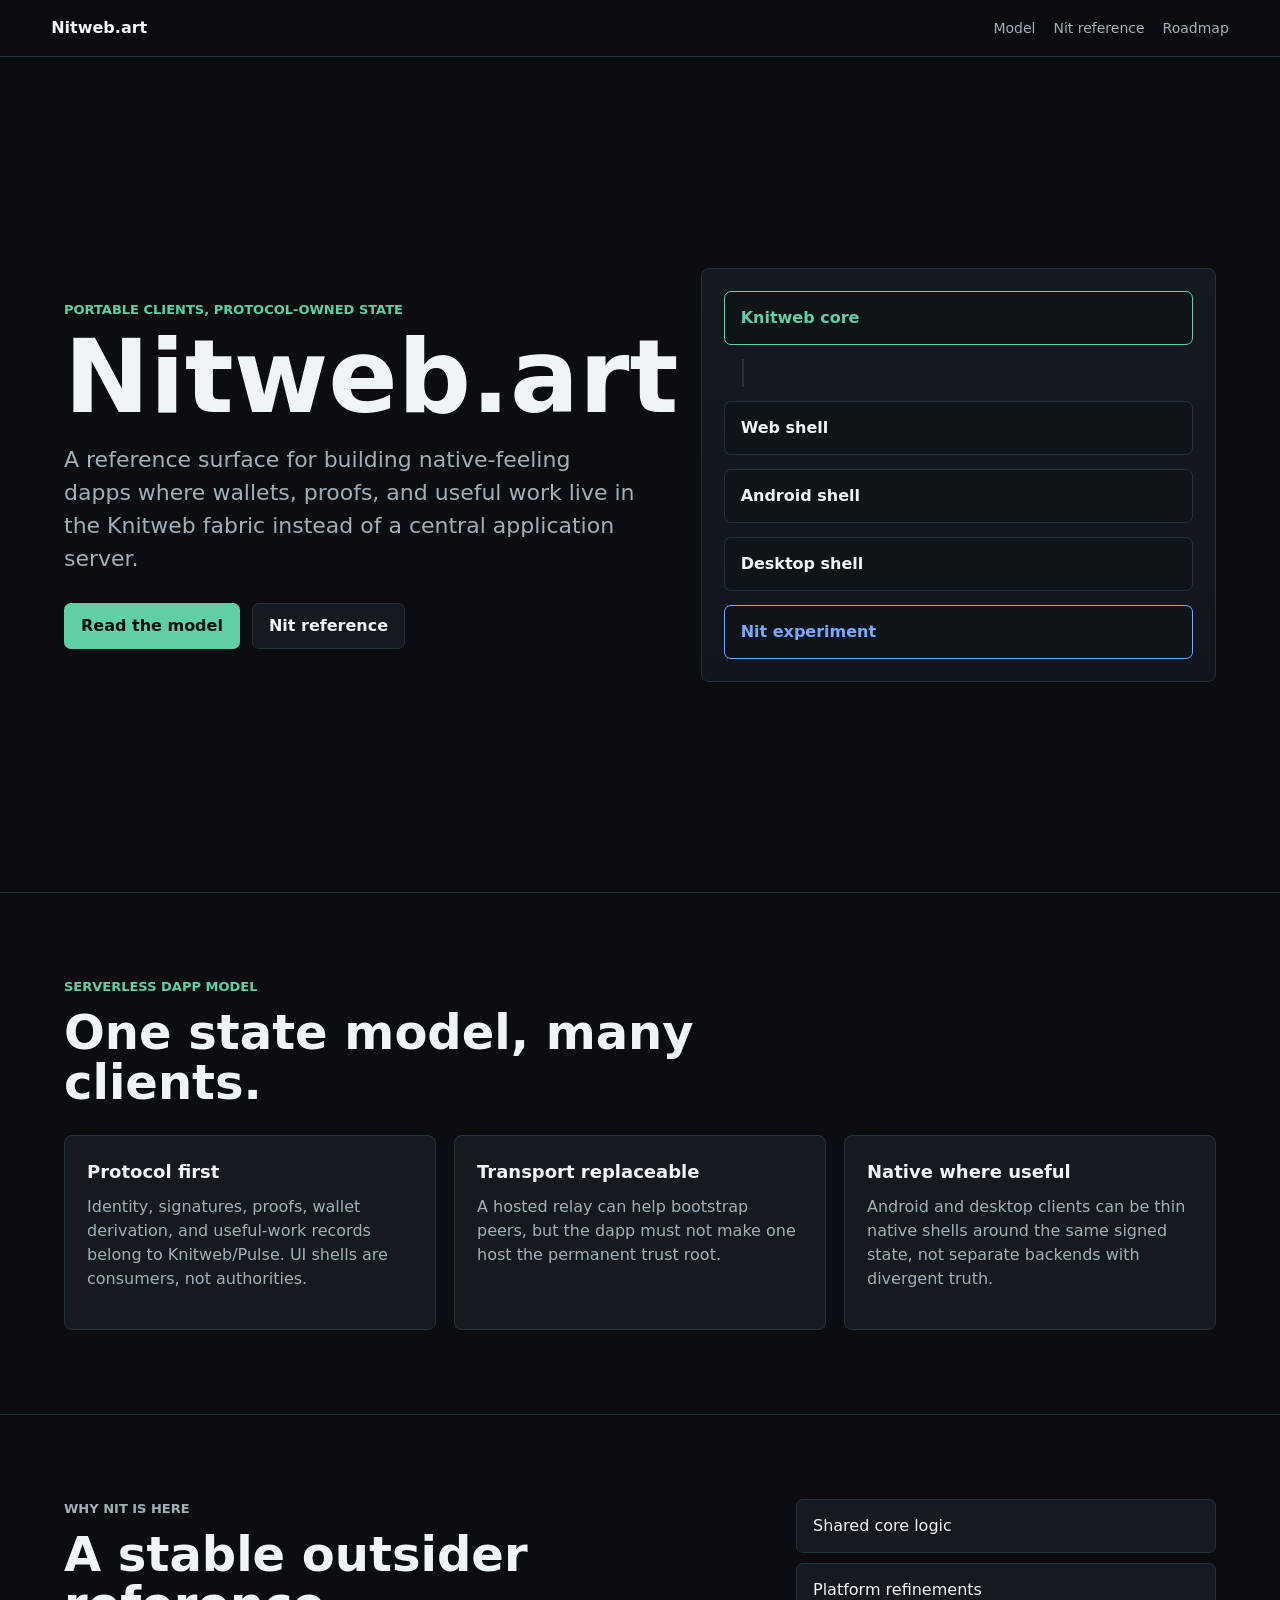
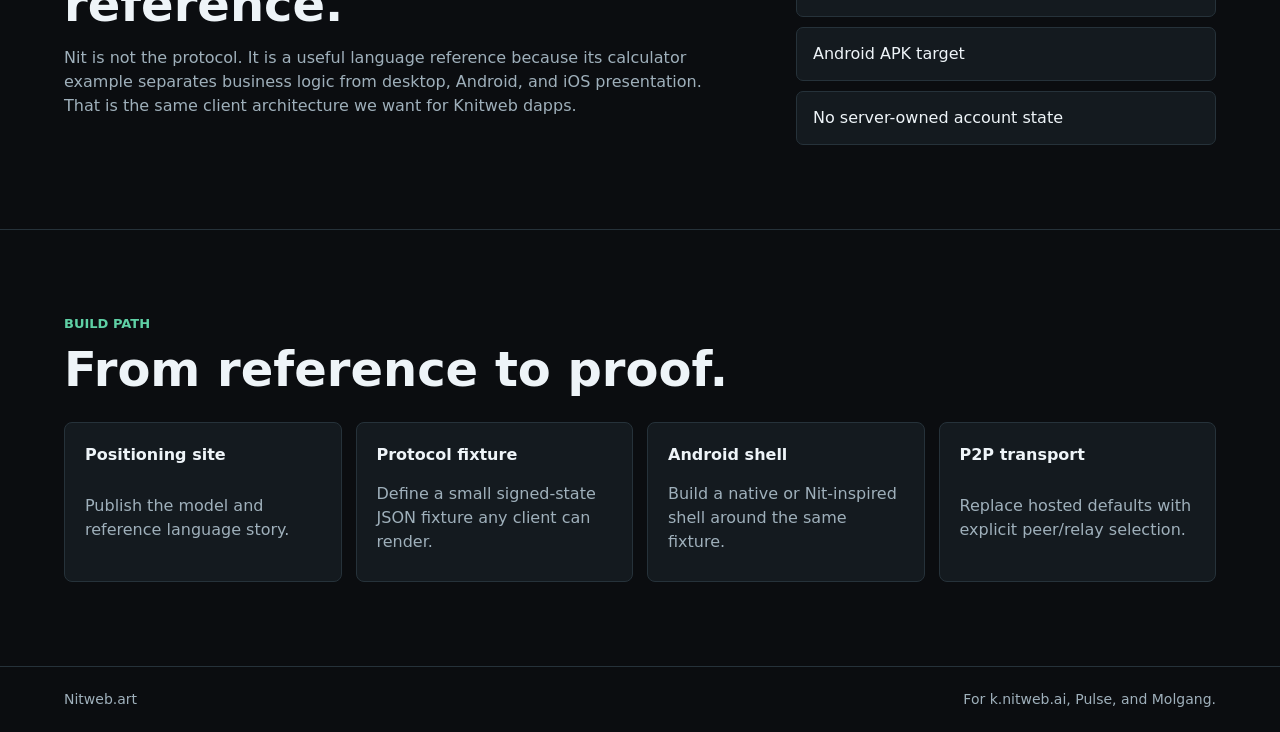
==== index.html @ 479a8112 "Initial Nitweb.art site" ====
<!doctype html>
<html lang="en">
<head>
  <meta charset="utf-8">
  <meta name="viewport" content="width=device-width, initial-scale=1">
  <title>Nitweb.art</title>
  <meta name="description" content="Portable native dapps for the Knitweb protocol fabric.">
  <link rel="stylesheet" href="styles.css">
</head>
<body>
  <header class="topbar">
    <a class="brand" href=".">Nitweb.art</a>
    <nav aria-label="Primary">
      <a href="#model">Model</a>
      <a href="#nit">Nit reference</a>
      <a href="#roadmap">Roadmap</a>
    </nav>
  </header>

  <main>
    <section class="hero">
      <div class="hero-copy">
        <p class="eyebrow">Portable clients, protocol-owned state</p>
        <h1>Nitweb.art</h1>
        <p class="lede">
          A reference surface for building native-feeling dapps where wallets,
          proofs, and useful work live in the Knitweb fabric instead of a
          central application server.
        </p>
        <div class="actions">
          <a class="button primary" href="docs/SERVERLESS_DAPP_MODEL.md">Read the model</a>
          <a class="button" href="docs/NIT_REFERENCE.md">Nit reference</a>
        </div>
      </div>
      <div class="hero-system" aria-label="Protocol diagram">
        <div class="node core">Knitweb core</div>
        <div class="rail"></div>
        <div class="node">Web shell</div>
        <div class="node">Android shell</div>
        <div class="node">Desktop shell</div>
        <div class="node accent">Nit experiment</div>
      </div>
    </section>

    <section id="model" class="band">
      <div class="section-head">
        <p class="eyebrow">Serverless dapp model</p>
        <h2>One state model, many clients.</h2>
      </div>
      <div class="grid">
        <article>
          <h3>Protocol first</h3>
          <p>
            Identity, signatures, proofs, wallet derivation, and useful-work
            records belong to Knitweb/Pulse. UI shells are consumers, not
            authorities.
          </p>
        </article>
        <article>
          <h3>Transport replaceable</h3>
          <p>
            A hosted relay can help bootstrap peers, but the dapp must not make
            one host the permanent trust root.
          </p>
        </article>
        <article>
          <h3>Native where useful</h3>
          <p>
            Android and desktop clients can be thin native shells around the
            same signed state, not separate backends with divergent truth.
          </p>
        </article>
      </div>
    </section>

    <section id="nit" class="split">
      <div>
        <p class="eyebrow">Why Nit is here</p>
        <h2>A stable outsider reference.</h2>
        <p>
          Nit is not the protocol. It is a useful language reference because its
          calculator example separates business logic from desktop, Android, and
          iOS presentation. That is the same client architecture we want for
          Knitweb dapps.
        </p>
      </div>
      <ul class="checks">
        <li>Shared core logic</li>
        <li>Platform refinements</li>
        <li>Android APK target</li>
        <li>No server-owned account state</li>
      </ul>
    </section>

    <section id="roadmap" class="band">
      <div class="section-head">
        <p class="eyebrow">Build path</p>
        <h2>From reference to proof.</h2>
      </div>
      <ol class="steps">
        <li>
          <strong>Positioning site</strong>
          <span>Publish the model and reference language story.</span>
        </li>
        <li>
          <strong>Protocol fixture</strong>
          <span>Define a small signed-state JSON fixture any client can render.</span>
        </li>
        <li>
          <strong>Android shell</strong>
          <span>Build a native or Nit-inspired shell around the same fixture.</span>
        </li>
        <li>
          <strong>P2P transport</strong>
          <span>Replace hosted defaults with explicit peer/relay selection.</span>
        </li>
      </ol>
    </section>
  </main>

  <footer>
    <span>Nitweb.art</span>
    <span>For k.nitweb.ai, Pulse, and Molgang.</span>
  </footer>
</body>
</html>
---- styles.css ----
:root {
  color-scheme: dark;
  --bg: #0b0d10;
  --panel: #141a1f;
  --panel-2: #10161b;
  --ink: #eef4f8;
  --muted: #9fb0bb;
  --line: #26323a;
  --accent: #5fd0a5;
  --accent-2: #78a8ff;
  --warn: #f4c95d;
}

* {
  box-sizing: border-box;
}

body {
  margin: 0;
  background: var(--bg);
  color: var(--ink);
  font-family: Inter, ui-sans-serif, system-ui, -apple-system, BlinkMacSystemFont, "Segoe UI", sans-serif;
  line-height: 1.5;
}

a {
  color: inherit;
}

.topbar {
  position: sticky;
  top: 0;
  z-index: 10;
  display: flex;
  align-items: center;
  justify-content: space-between;
  gap: 24px;
  padding: 16px clamp(18px, 4vw, 54px);
  background: rgba(11, 13, 16, 0.88);
  border-bottom: 1px solid var(--line);
  backdrop-filter: blur(14px);
}

.brand {
  font-weight: 750;
  text-decoration: none;
}

nav {
  display: flex;
  gap: 18px;
  color: var(--muted);
  font-size: 14px;
}

nav a {
  text-decoration: none;
}

main {
  overflow: hidden;
}

.hero {
  min-height: calc(100vh - 64px);
  display: grid;
  grid-template-columns: minmax(0, 1fr) minmax(320px, 0.9fr);
  gap: clamp(28px, 5vw, 72px);
  align-items: center;
  padding: clamp(48px, 8vw, 92px) clamp(18px, 5vw, 72px);
  border-bottom: 1px solid var(--line);
}

.hero-copy {
  max-width: 760px;
}

.eyebrow {
  margin: 0 0 10px;
  color: var(--accent);
  font-size: 13px;
  font-weight: 700;
  letter-spacing: 0;
  text-transform: uppercase;
}

h1,
h2,
h3,
p {
  margin-top: 0;
}

h1 {
  margin-bottom: 18px;
  font-size: clamp(54px, 8vw, 104px);
  line-height: 0.94;
  letter-spacing: 0;
}

h2 {
  margin-bottom: 16px;
  font-size: clamp(30px, 4vw, 48px);
  line-height: 1.05;
  letter-spacing: 0;
}

h3 {
  margin-bottom: 10px;
  font-size: 18px;
}

.lede {
  max-width: 680px;
  color: var(--muted);
  font-size: clamp(18px, 2vw, 22px);
}

.actions {
  display: flex;
  flex-wrap: wrap;
  gap: 12px;
  margin-top: 28px;
}

.button {
  display: inline-flex;
  align-items: center;
  min-height: 42px;
  padding: 10px 16px;
  border: 1px solid var(--line);
  border-radius: 7px;
  background: var(--panel);
  color: var(--ink);
  text-decoration: none;
  font-weight: 650;
}

.button.primary {
  border-color: transparent;
  background: var(--accent);
  color: #06100c;
}

.hero-system {
  position: relative;
  display: grid;
  gap: 14px;
  padding: 22px;
  border: 1px solid var(--line);
  border-radius: 8px;
  background: linear-gradient(180deg, var(--panel), var(--panel-2));
}

.node {
  position: relative;
  min-height: 54px;
  display: flex;
  align-items: center;
  padding: 14px 16px;
  border: 1px solid var(--line);
  border-radius: 7px;
  background: #0f1419;
  font-weight: 700;
}

.node.core {
  border-color: var(--accent);
  color: var(--accent);
}

.node.accent {
  border-color: var(--accent-2);
  color: var(--accent-2);
}

.rail {
  width: 2px;
  height: 28px;
  margin-left: 18px;
  background: var(--line);
}

.band,
.split {
  padding: clamp(48px, 7vw, 84px) clamp(18px, 5vw, 72px);
  border-bottom: 1px solid var(--line);
}

.section-head {
  max-width: 780px;
  margin-bottom: 28px;
}

.grid {
  display: grid;
  grid-template-columns: repeat(3, minmax(0, 1fr));
  gap: 18px;
}

article {
  min-height: 190px;
  padding: 22px;
  border: 1px solid var(--line);
  border-radius: 8px;
  background: var(--panel);
}

article p,
.split p,
.steps span {
  color: var(--muted);
}

.split {
  display: grid;
  grid-template-columns: minmax(0, 1fr) minmax(260px, 420px);
  gap: clamp(28px, 6vw, 82px);
  align-items: start;
}

.checks {
  display: grid;
  gap: 10px;
  margin: 0;
  padding: 0;
  list-style: none;
}

.checks li {
  padding: 14px 16px;
  border: 1px solid var(--line);
  border-radius: 7px;
  background: var(--panel);
}

.steps {
  display: grid;
  grid-template-columns: repeat(4, minmax(0, 1fr));
  gap: 14px;
  margin: 0;
  padding: 0;
  list-style: none;
}

.steps li {
  display: grid;
  gap: 8px;
  min-height: 160px;
  padding: 20px;
  border: 1px solid var(--line);
  border-radius: 8px;
  background: var(--panel);
}

footer {
  display: flex;
  justify-content: space-between;
  gap: 18px;
  padding: 22px clamp(18px, 5vw, 72px);
  color: var(--muted);
  font-size: 14px;
}

@media (max-width: 820px) {
  .topbar,
  footer {
    align-items: flex-start;
    flex-direction: column;
  }

  .hero,
  .split,
  .grid,
  .steps {
    grid-template-columns: 1fr;
  }

  .hero {
    min-height: auto;
  }
}
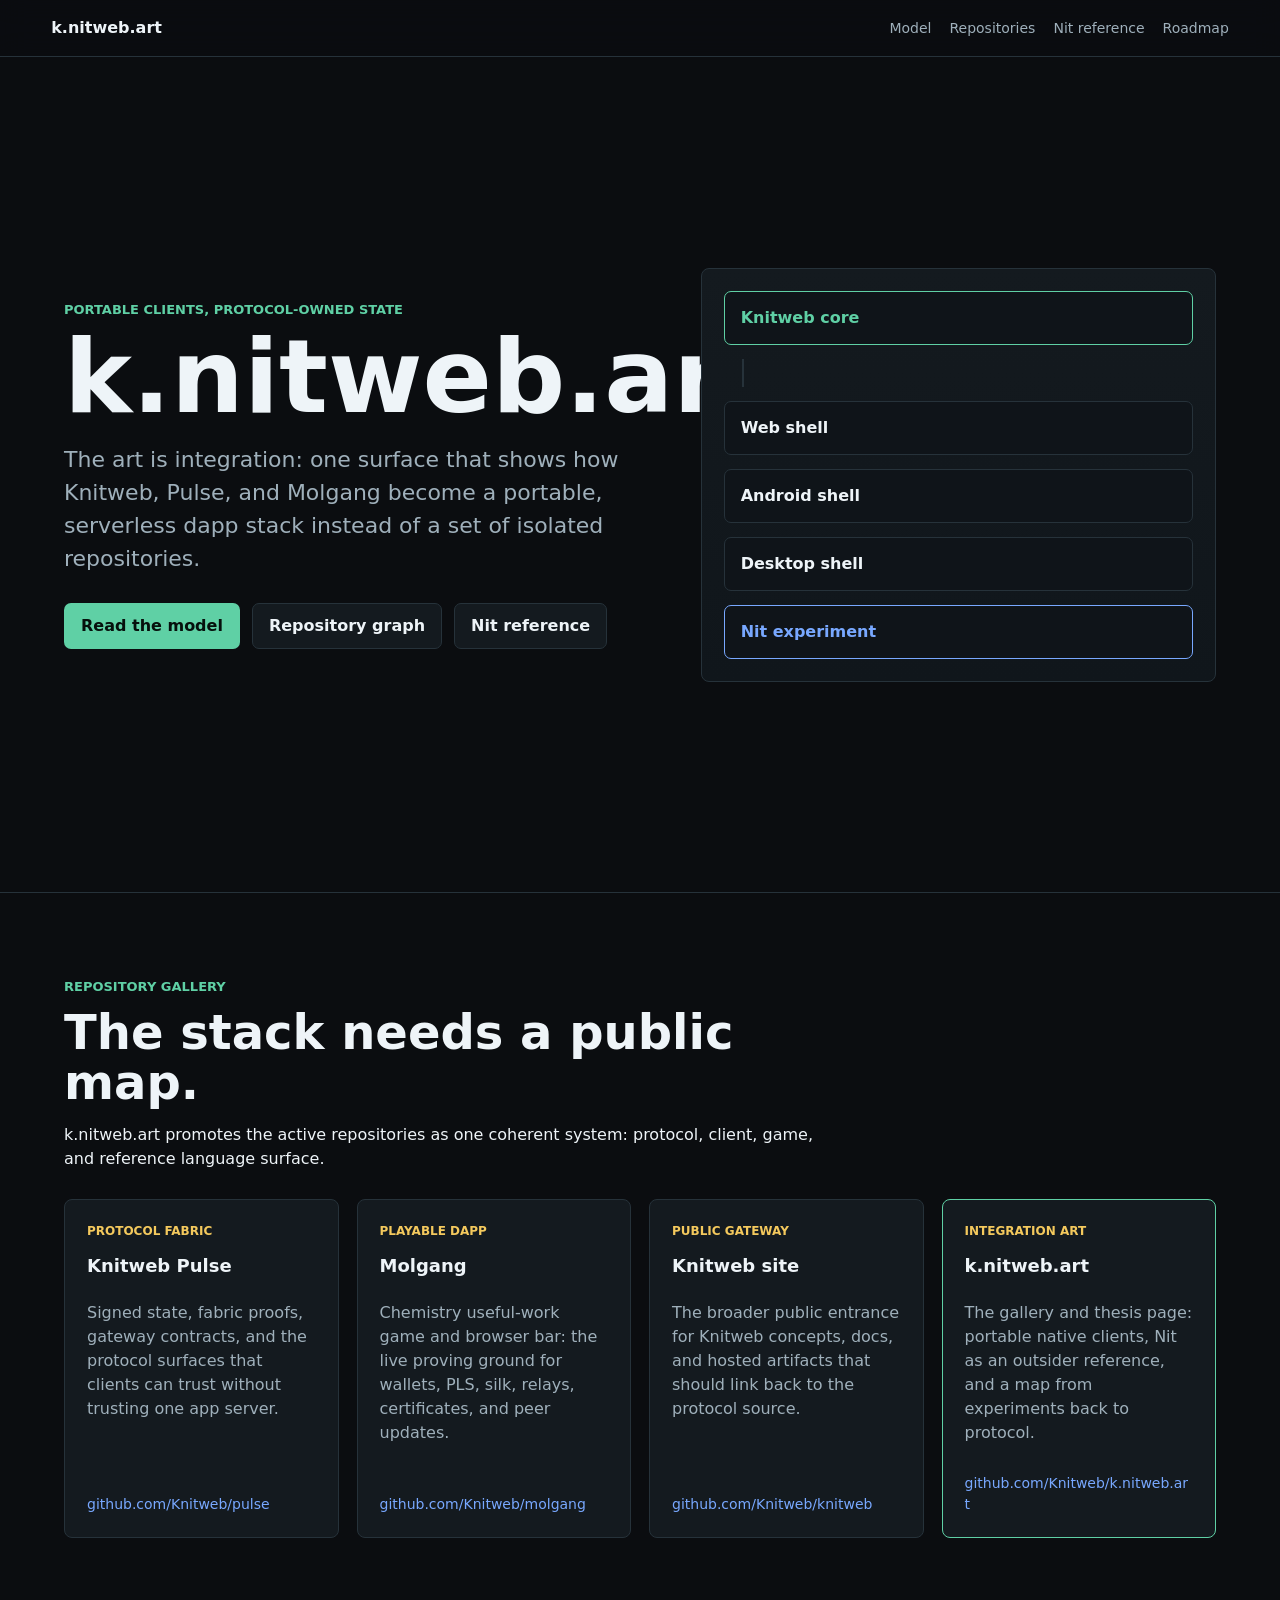
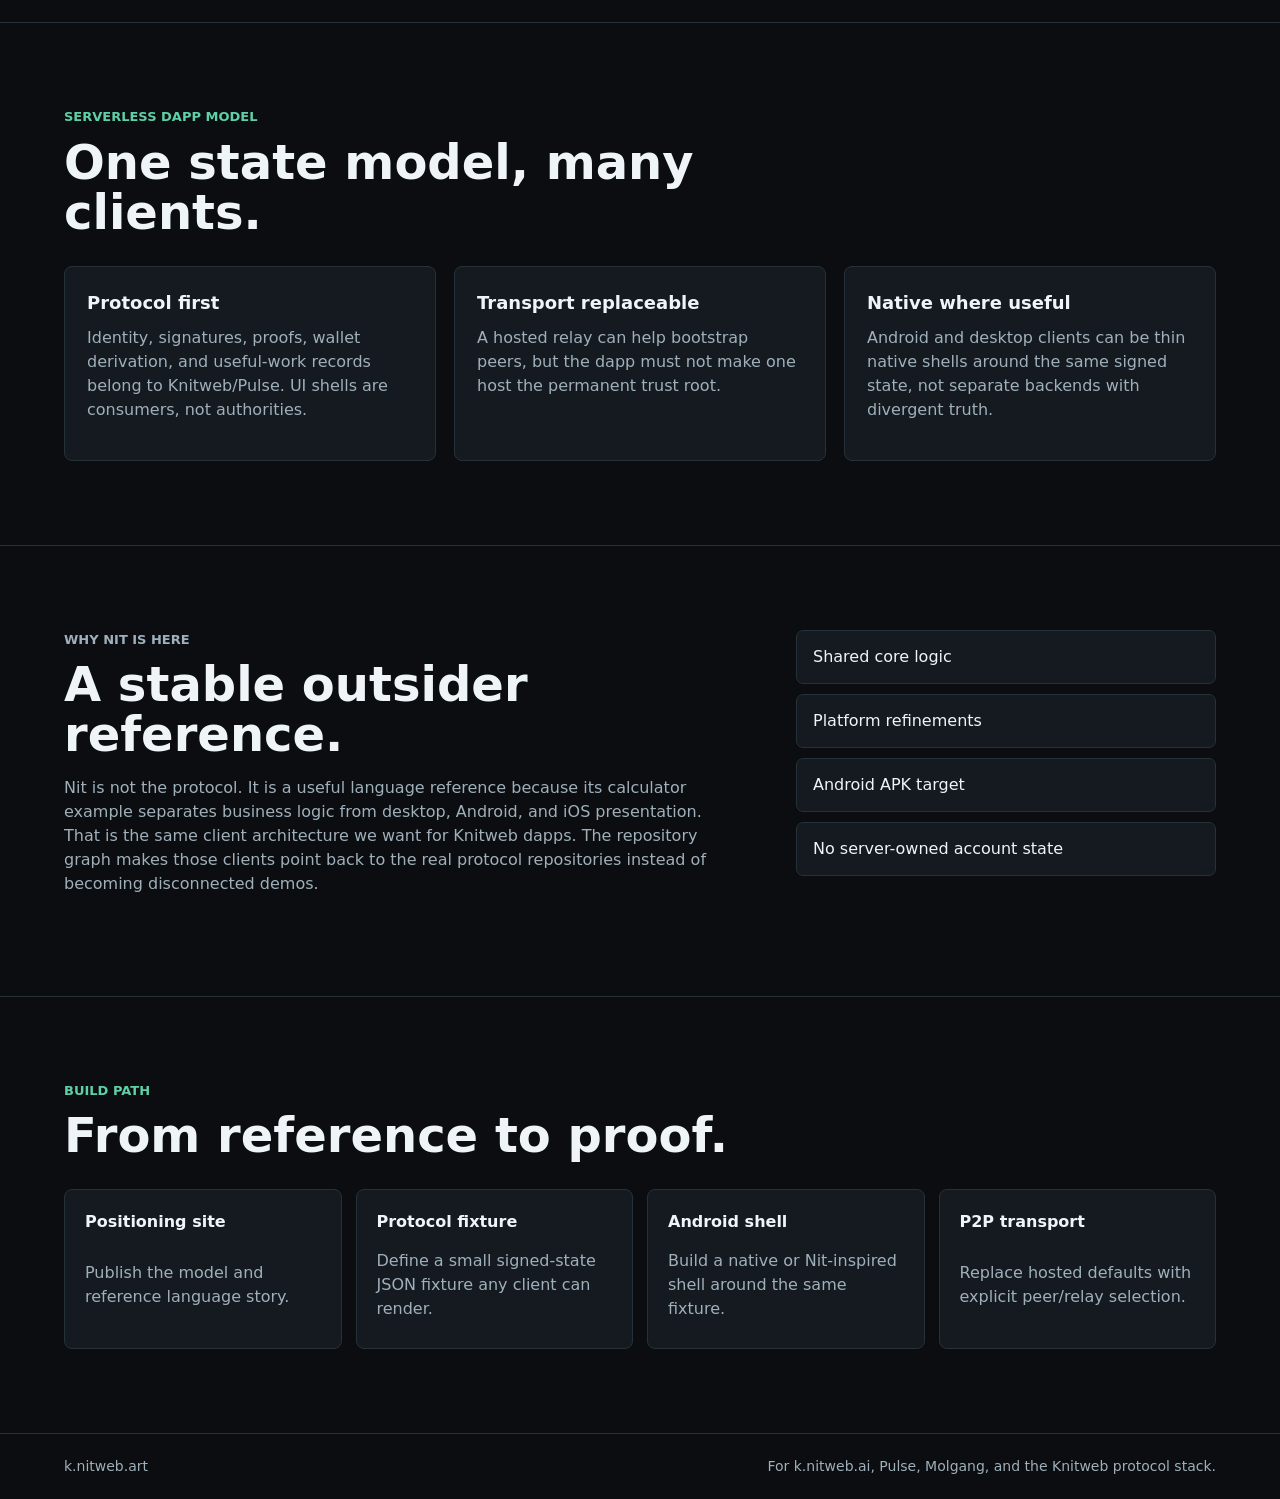
==== commit 2c2f880f: "Promote Knitweb repository graph" ====
--- a/index.html
+++ b/index.html
@@ -3,15 +3,16 @@
 <head>
   <meta charset="utf-8">
   <meta name="viewport" content="width=device-width, initial-scale=1">
-  <title>Nitweb.art</title>
+  <title>k.nitweb.art</title>
   <meta name="description" content="Portable native dapps for the Knitweb protocol fabric.">
   <link rel="stylesheet" href="styles.css">
 </head>
 <body>
   <header class="topbar">
-    <a class="brand" href=".">Nitweb.art</a>
+    <a class="brand" href=".">k.nitweb.art</a>
     <nav aria-label="Primary">
       <a href="#model">Model</a>
+      <a href="#repositories">Repositories</a>
       <a href="#nit">Nit reference</a>
       <a href="#roadmap">Roadmap</a>
     </nav>
@@ -21,14 +22,15 @@
     <section class="hero">
       <div class="hero-copy">
         <p class="eyebrow">Portable clients, protocol-owned state</p>
-        <h1>Nitweb.art</h1>
+        <h1>k.nitweb.art</h1>
         <p class="lede">
-          A reference surface for building native-feeling dapps where wallets,
-          proofs, and useful work live in the Knitweb fabric instead of a
-          central application server.
+          The art is integration: one surface that shows how Knitweb, Pulse,
+          and Molgang become a portable, serverless dapp stack instead of a set
+          of isolated repositories.
         </p>
         <div class="actions">
           <a class="button primary" href="docs/SERVERLESS_DAPP_MODEL.md">Read the model</a>
+          <a class="button" href="docs/REPOSITORY_GRAPH.md">Repository graph</a>
           <a class="button" href="docs/NIT_REFERENCE.md">Nit reference</a>
         </div>
       </div>
@@ -39,6 +41,55 @@
         <div class="node">Android shell</div>
         <div class="node">Desktop shell</div>
         <div class="node accent">Nit experiment</div>
+      </div>
+    </section>
+
+    <section id="repositories" class="band">
+      <div class="section-head">
+        <p class="eyebrow">Repository gallery</p>
+        <h2>The stack needs a public map.</h2>
+        <p>
+          k.nitweb.art promotes the active repositories as one coherent system:
+          protocol, client, game, and reference language surface.
+        </p>
+      </div>
+      <div class="repo-grid">
+        <article class="repo-card">
+          <span class="repo-role">Protocol fabric</span>
+          <h3>Knitweb Pulse</h3>
+          <p>
+            Signed state, fabric proofs, gateway contracts, and the protocol
+            surfaces that clients can trust without trusting one app server.
+          </p>
+          <a href="https://github.com/Knitweb/pulse">github.com/Knitweb/pulse</a>
+        </article>
+        <article class="repo-card">
+          <span class="repo-role">Playable dapp</span>
+          <h3>Molgang</h3>
+          <p>
+            Chemistry useful-work game and browser bar: the live proving ground
+            for wallets, PLS, silk, relays, certificates, and peer updates.
+          </p>
+          <a href="https://github.com/Knitweb/molgang">github.com/Knitweb/molgang</a>
+        </article>
+        <article class="repo-card">
+          <span class="repo-role">Public gateway</span>
+          <h3>Knitweb site</h3>
+          <p>
+            The broader public entrance for Knitweb concepts, docs, and hosted
+            artifacts that should link back to the protocol source.
+          </p>
+          <a href="https://github.com/Knitweb/knitweb">github.com/Knitweb/knitweb</a>
+        </article>
+        <article class="repo-card highlight">
+          <span class="repo-role">Integration art</span>
+          <h3>k.nitweb.art</h3>
+          <p>
+            The gallery and thesis page: portable native clients, Nit as an
+            outsider reference, and a map from experiments back to protocol.
+          </p>
+          <a href="https://github.com/Knitweb/k.nitweb.art">github.com/Knitweb/k.nitweb.art</a>
+        </article>
       </div>
     </section>
 
@@ -81,7 +132,8 @@
           Nit is not the protocol. It is a useful language reference because its
           calculator example separates business logic from desktop, Android, and
           iOS presentation. That is the same client architecture we want for
-          Knitweb dapps.
+          Knitweb dapps. The repository graph makes those clients point back to
+          the real protocol repositories instead of becoming disconnected demos.
         </p>
       </div>
       <ul class="checks">
@@ -119,8 +171,8 @@
   </main>
 
   <footer>
-    <span>Nitweb.art</span>
-    <span>For k.nitweb.ai, Pulse, and Molgang.</span>
+    <span>k.nitweb.art</span>
+    <span>For k.nitweb.ai, Pulse, Molgang, and the Knitweb protocol stack.</span>
   </footer>
 </body>
 </html>
--- a/styles.css
+++ b/styles.css
@@ -192,10 +192,15 @@
   margin-bottom: 28px;
 }
 
-.grid {
+.grid,
+.repo-grid {
   display: grid;
   grid-template-columns: repeat(3, minmax(0, 1fr));
   gap: 18px;
+}
+
+.repo-grid {
+  grid-template-columns: repeat(4, minmax(0, 1fr));
 }
 
 article {
@@ -204,6 +209,31 @@
   border: 1px solid var(--line);
   border-radius: 8px;
   background: var(--panel);
+}
+
+.repo-card {
+  display: flex;
+  flex-direction: column;
+  gap: 12px;
+}
+
+.repo-card.highlight {
+  border-color: var(--accent);
+}
+
+.repo-card a {
+  margin-top: auto;
+  color: var(--accent-2);
+  font-size: 14px;
+  overflow-wrap: anywhere;
+  text-decoration: none;
+}
+
+.repo-role {
+  color: var(--warn);
+  font-size: 12px;
+  font-weight: 750;
+  text-transform: uppercase;
 }
 
 article p,
@@ -272,6 +302,7 @@
   .hero,
   .split,
   .grid,
+  .repo-grid,
   .steps {
     grid-template-columns: 1fr;
   }
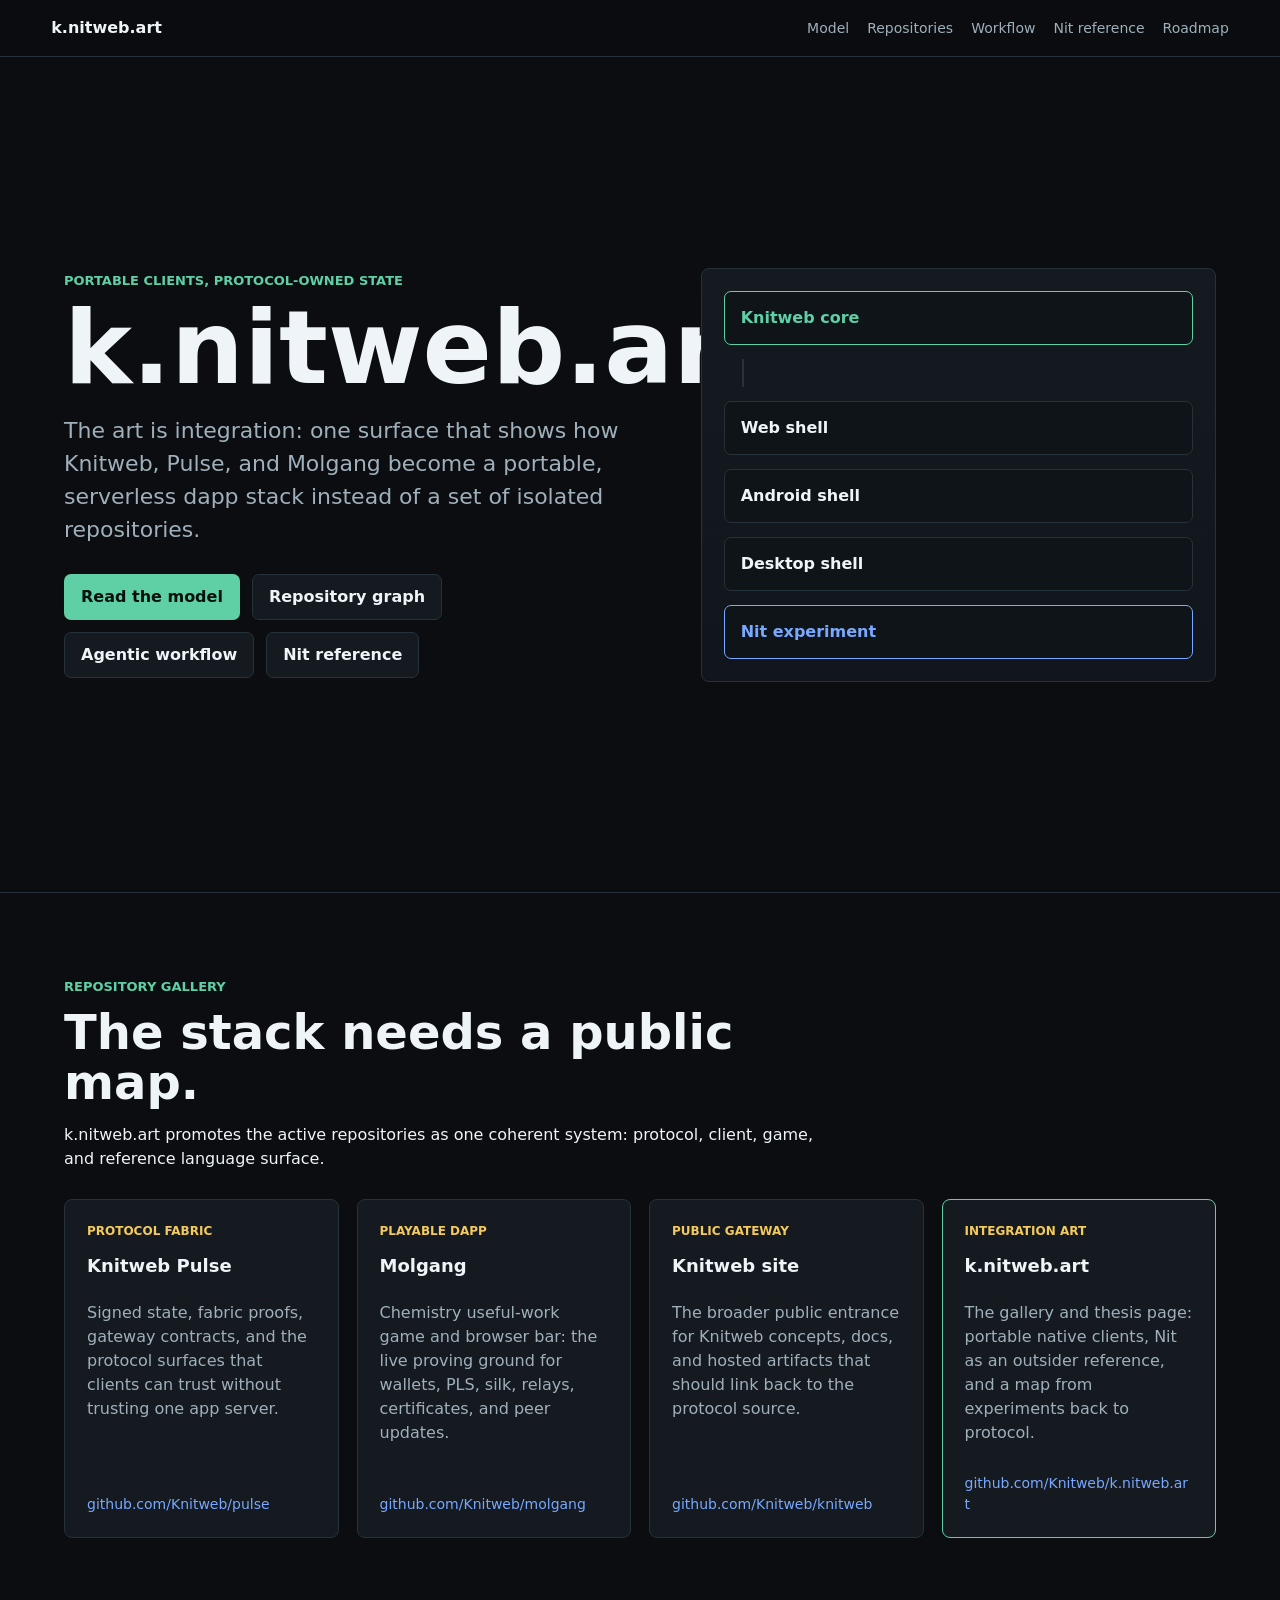
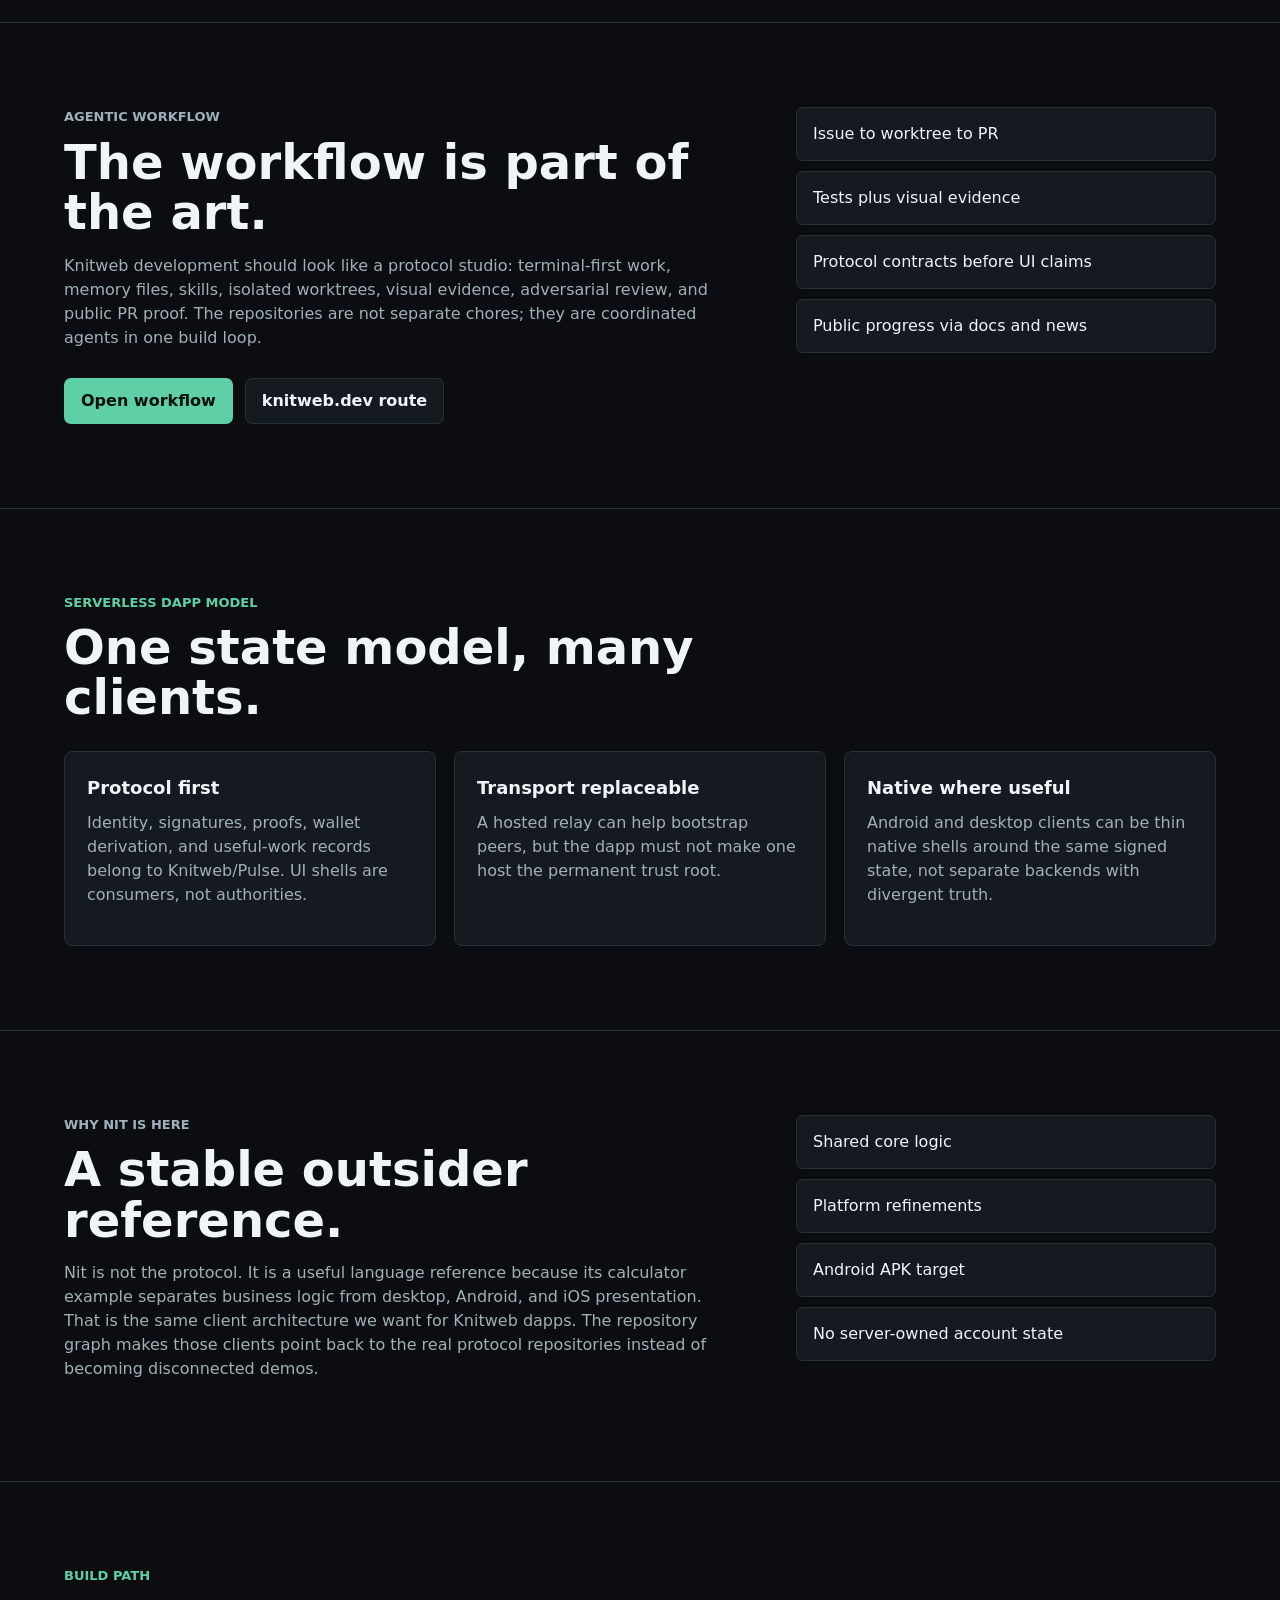
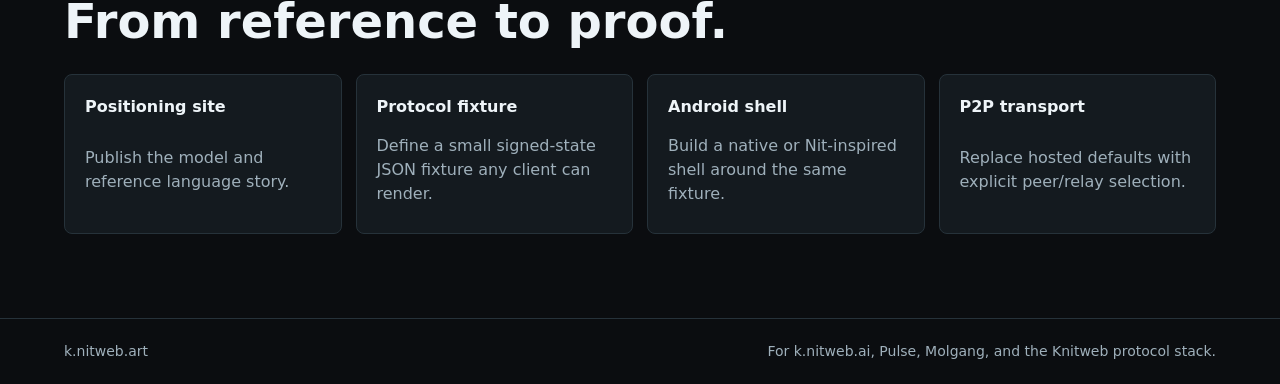
==== commit 65d677fb: "Promote agentic workflow" ====
--- a/index.html
+++ b/index.html
@@ -13,6 +13,7 @@
     <nav aria-label="Primary">
       <a href="#model">Model</a>
       <a href="#repositories">Repositories</a>
+      <a href="#workflow">Workflow</a>
       <a href="#nit">Nit reference</a>
       <a href="#roadmap">Roadmap</a>
     </nav>
@@ -31,6 +32,7 @@
         <div class="actions">
           <a class="button primary" href="docs/SERVERLESS_DAPP_MODEL.md">Read the model</a>
           <a class="button" href="docs/REPOSITORY_GRAPH.md">Repository graph</a>
+          <a class="button" href="docs/AGENTIC_WORKFLOW.md">Agentic workflow</a>
           <a class="button" href="docs/NIT_REFERENCE.md">Nit reference</a>
         </div>
       </div>
@@ -91,6 +93,29 @@
           <a href="https://github.com/Knitweb/k.nitweb.art">github.com/Knitweb/k.nitweb.art</a>
         </article>
       </div>
+    </section>
+
+    <section id="workflow" class="split">
+      <div>
+        <p class="eyebrow">Agentic workflow</p>
+        <h2>The workflow is part of the art.</h2>
+        <p>
+          Knitweb development should look like a protocol studio: terminal-first
+          work, memory files, skills, isolated worktrees, visual evidence,
+          adversarial review, and public PR proof. The repositories are not
+          separate chores; they are coordinated agents in one build loop.
+        </p>
+        <div class="actions">
+          <a class="button primary" href="docs/AGENTIC_WORKFLOW.md">Open workflow</a>
+          <a class="button" href="https://5mart.ml/knitweb/dev">knitweb.dev route</a>
+        </div>
+      </div>
+      <ol class="checks">
+        <li>Issue to worktree to PR</li>
+        <li>Tests plus visual evidence</li>
+        <li>Protocol contracts before UI claims</li>
+        <li>Public progress via docs and news</li>
+      </ol>
     </section>
 
     <section id="model" class="band">
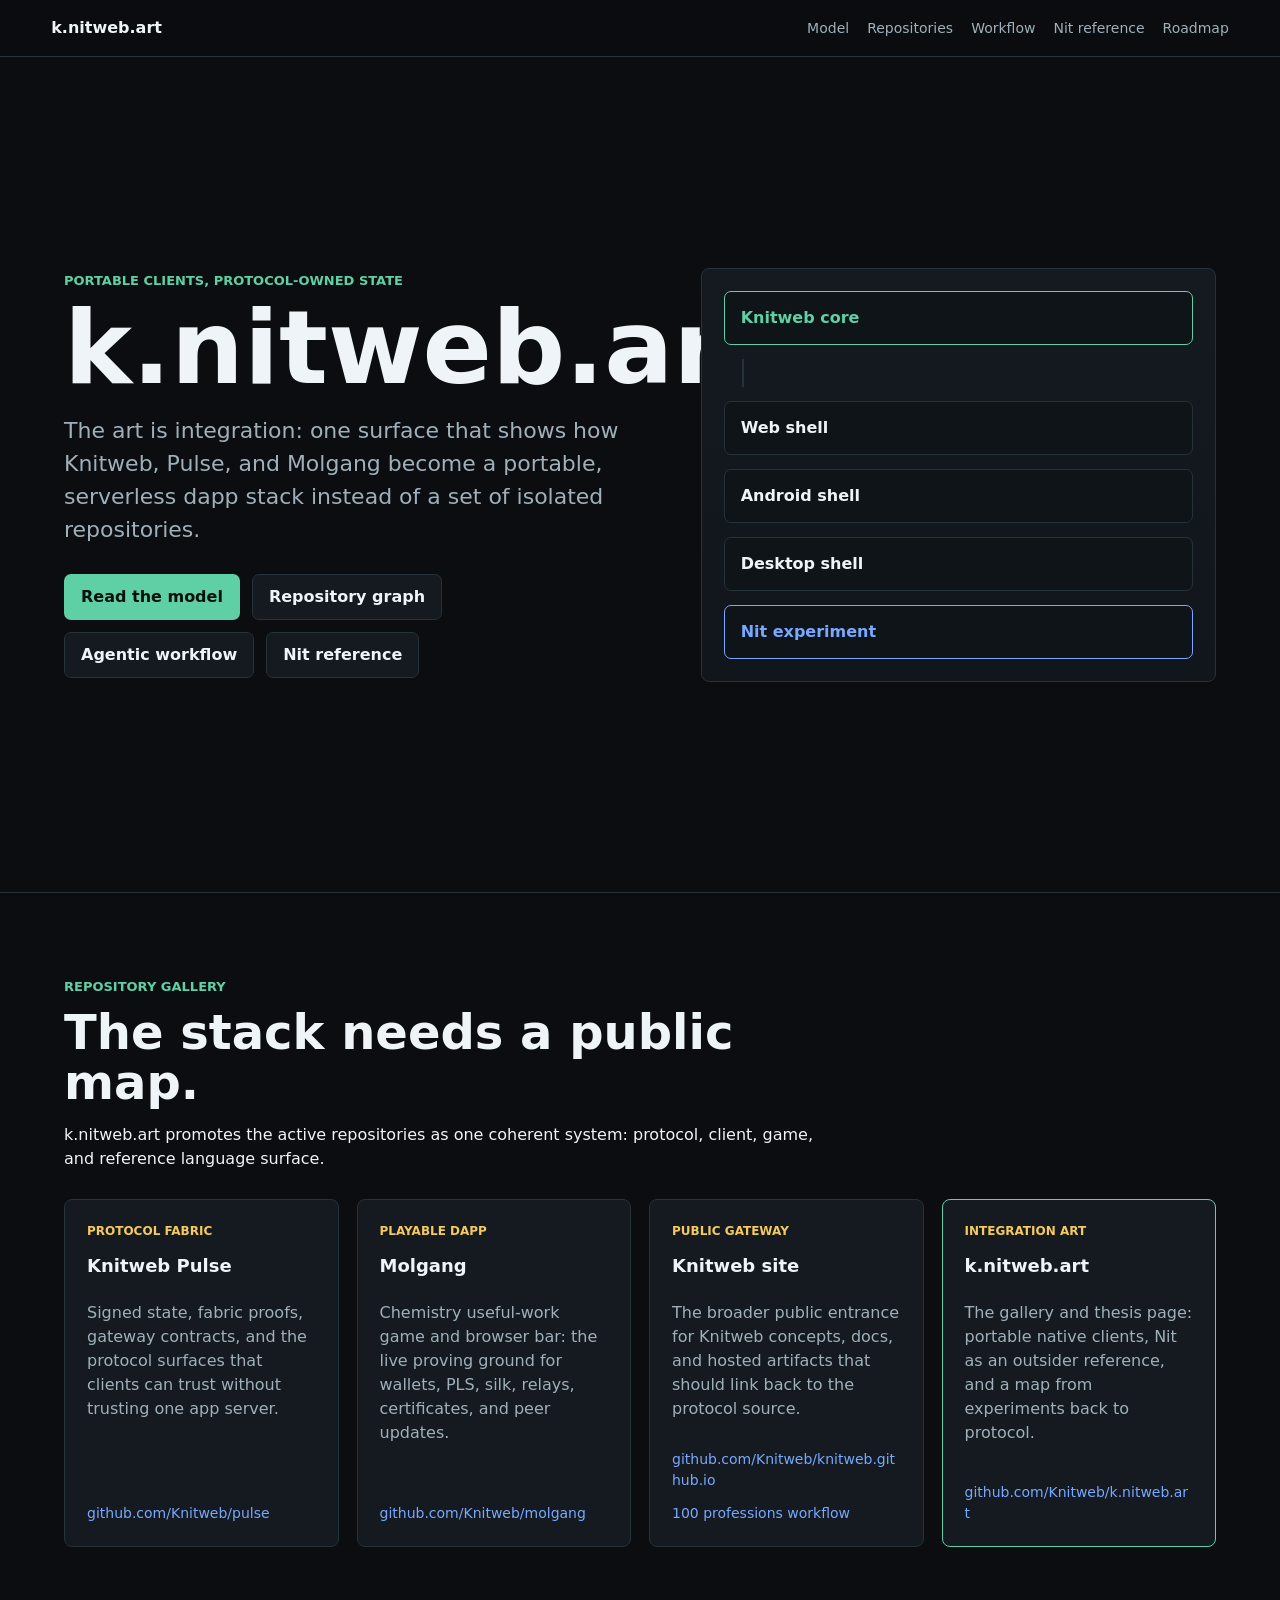
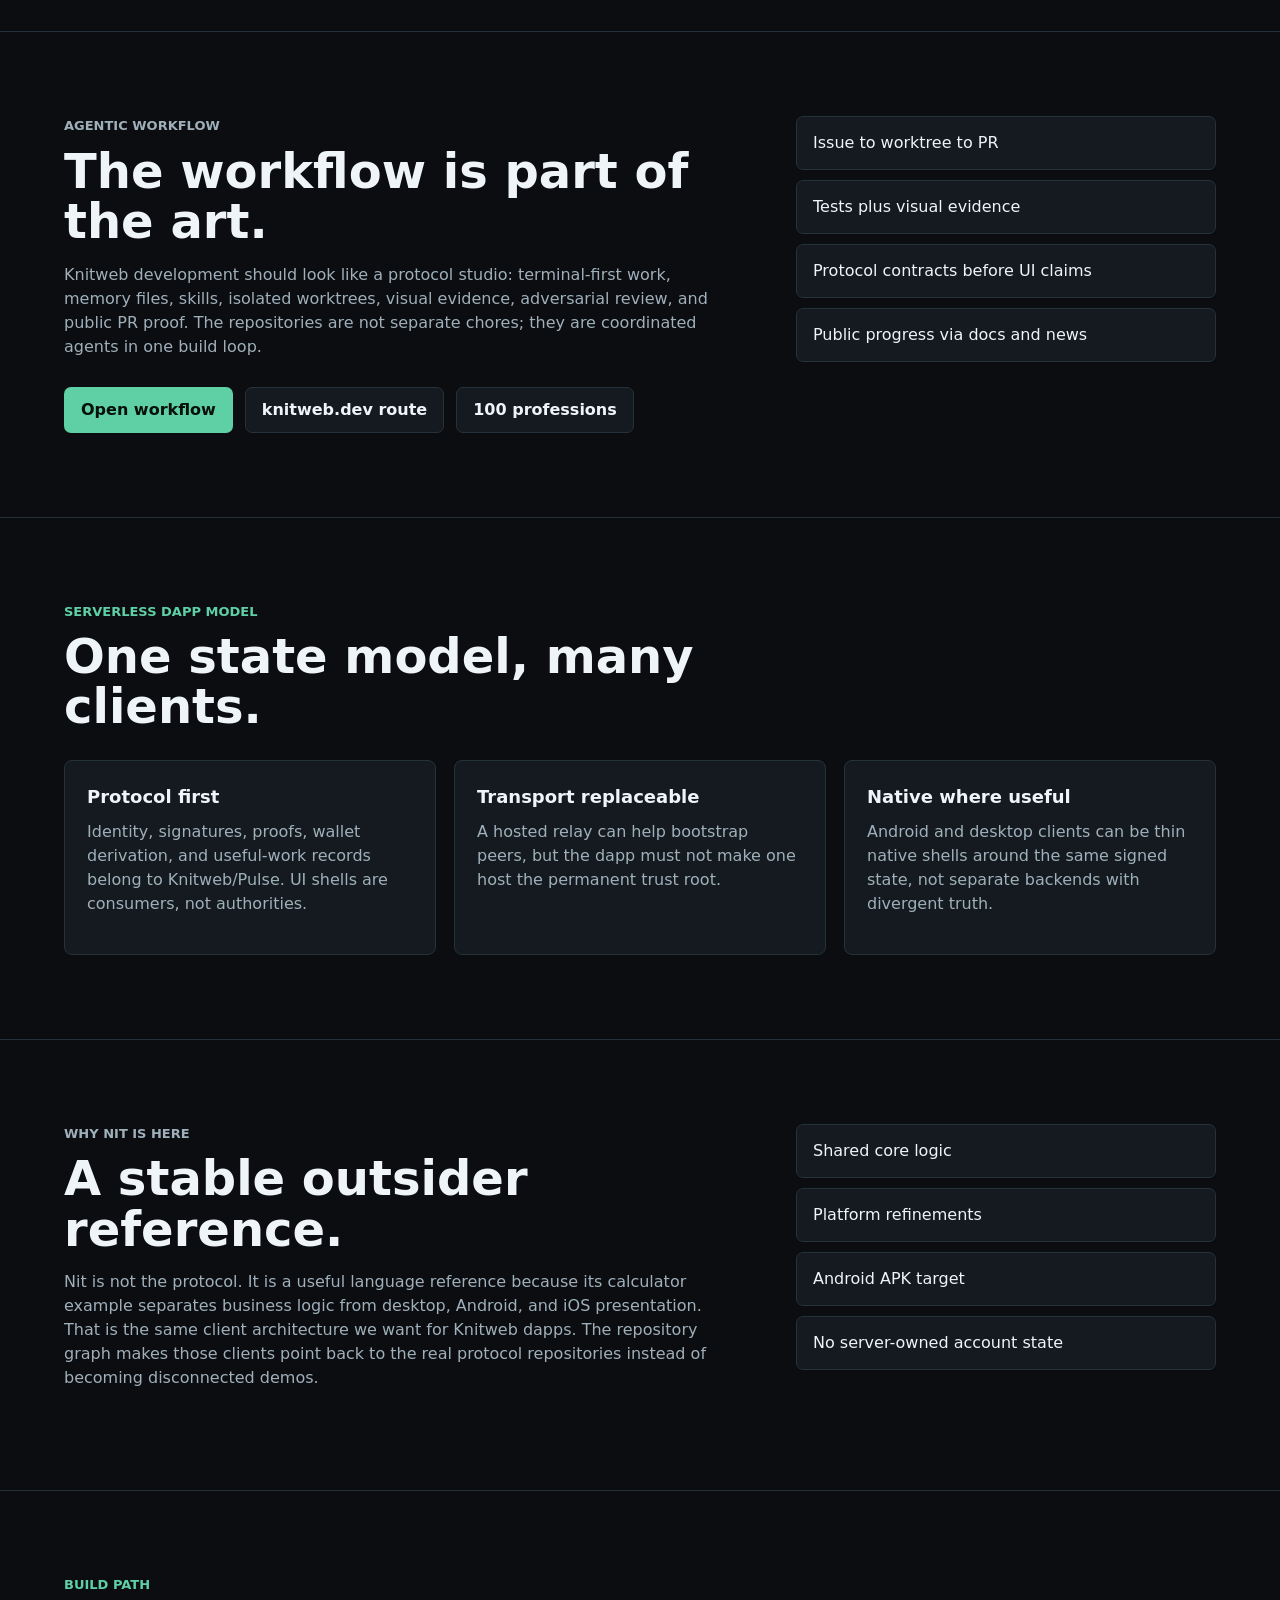
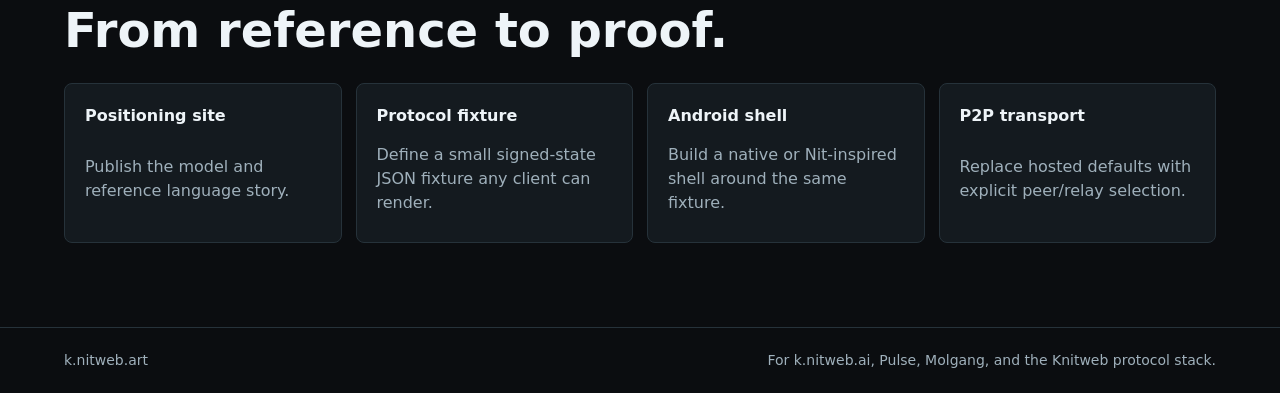
==== commit 39d532ee: "Promote professions workflow artifact" ====
--- a/index.html
+++ b/index.html
@@ -81,7 +81,8 @@
             The broader public entrance for Knitweb concepts, docs, and hosted
             artifacts that should link back to the protocol source.
           </p>
-          <a href="https://github.com/Knitweb/knitweb">github.com/Knitweb/knitweb</a>
+          <a href="https://github.com/Knitweb/knitweb.github.io">github.com/Knitweb/knitweb.github.io</a>
+          <a href="https://knitweb.github.io/professions/">100 professions workflow</a>
         </article>
         <article class="repo-card highlight">
           <span class="repo-role">Integration art</span>
@@ -108,6 +109,7 @@
         <div class="actions">
           <a class="button primary" href="docs/AGENTIC_WORKFLOW.md">Open workflow</a>
           <a class="button" href="https://5mart.ml/knitweb/dev">knitweb.dev route</a>
+          <a class="button" href="https://knitweb.github.io/professions/">100 professions</a>
         </div>
       </div>
       <ol class="checks">
